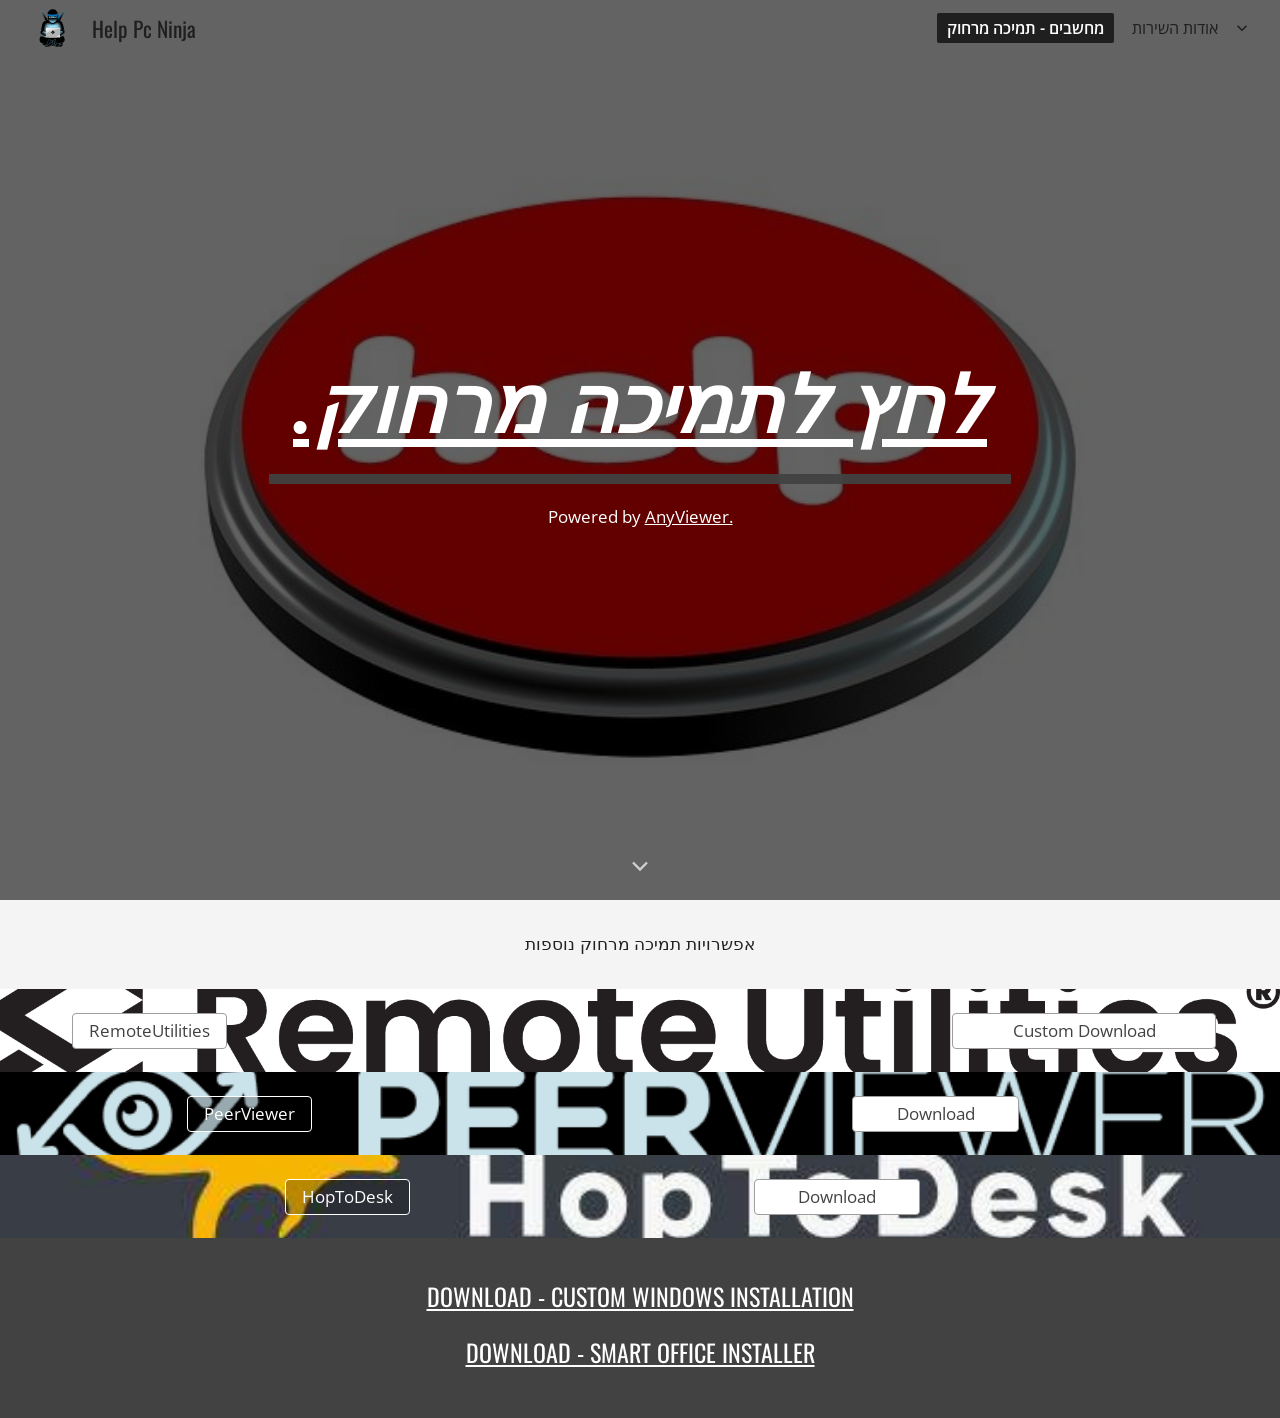
==== index.html @ 1ef8a305 "Rebuild Help Pc Ninja pages from the Google Sites version Co-Authored-By: Claude Opus 5.5 <noreply@a" ====
<!doctype html>
<html lang="he">
<head>
  <meta charset="utf-8">
  <meta name="viewport" content="width=device-width, initial-scale=1">
  <title>Help Pc Ninja</title>
  <meta name="description" content="תמיכה מרחוק במחשבים - Help Pc Ninja">
  <meta property="og:title" content="Help Pc Ninja">
  <meta property="og:type" content="website">
  <meta property="og:url" content="https://help.pcninja.pro/">
  <meta property="og:image" content="https://help.pcninja.pro/assets/apple-touch-icon.png">
  <link rel="icon" type="image/png" href="/assets/favicon.png">
  <link rel="apple-touch-icon" href="/assets/apple-touch-icon.png">
  <link rel="preconnect" href="https://fonts.googleapis.com">
  <link rel="preconnect" href="https://fonts.gstatic.com" crossorigin>
  <link href="https://fonts.googleapis.com/css2?family=Open+Sans:wght@400;600&family=Oswald&display=swap" rel="stylesheet">
  <link rel="stylesheet" href="/assets/site.css">
  <style>
    /* Hero: the big "help" button photo with a dark overlay */
    .hero {
      position: relative;
      min-height: 100vh;
      min-height: 100svh;
      display: grid;
      place-items: center;
      padding: 80px 24px 96px;
      background: #636363 url("/assets/hero.jpg") center / cover no-repeat;
      text-align: center;
      color: #fff;
    }
    .hero::before { content: ""; position: absolute; inset: 0; background: rgba(0, 0, 0, 0.61); }
    .hero-inner { position: relative; width: min(742px, 100%); }
    .hero-cta {
      font-family: Narkisim, "David", "Times New Roman", serif;
      font-size: 80px;
      font-weight: 700;
      font-style: italic;
      line-height: 1.25;
      color: #fff;
      text-decoration: underline;
      text-underline-offset: 6px;
    }
    .hero-bar { height: 10px; background: var(--bar); margin: 18px 0 20px; }
    .hero-powered { font-size: 17.33px; }
    .hero-powered a { color: #fff; }
    .scroll-hint {
      position: absolute;
      bottom: 14px;
      left: 50%;
      transform: translateX(-50%);
      width: 40px;
      height: 40px;
      display: grid;
      place-items: center;
      color: rgba(255, 255, 255, 0.7);
    }
    .scroll-hint svg { width: 28px; height: 28px; }

    .more-title {
      background: var(--light);
      padding: 34px 24px;
      text-align: center;
      font-family: Arial, sans-serif;
      font-size: 17.33px;
      color: #212121;
    }

    /* Tool rows: banner image behind two buttons */
    .tool {
      position: relative;
      height: 83px;
      background-size: cover;
      background-position: center;
      background-repeat: no-repeat;
    }
    .tool .btn { position: absolute; top: 50%; transform: translateY(-50%); }
    .tool-ru { background-color: #fff; background-image: url("/assets/remoteutilities.png"); }
    .tool-pv { background-color: #111; background-image: url("/assets/peerviewer.png"); }
    .tool-hd { background-color: #3a3a3a; background-image: url("/assets/hoptodesk.jpg"); }
    .tool-ru .site { left: 5.6%; }
    .tool-ru .dl   { left: 74.4%; width: 20.6%; }
    .tool-pv .site { left: 14.6%; }
    .tool-pv .dl   { left: 66.6%; width: 13%; }
    .tool-hd .site { left: 22.3%; }
    .tool-hd .dl   { left: 58.9%; width: 13%; }

    @media (max-width: 700px) {
      .hero-cta { font-size: 52px; }
      .tool { display: flex; align-items: center; justify-content: space-around; }
      .tool .btn { position: static; transform: none; width: auto !important; }
    }
  </style>
</head>
<body>
  <header class="topbar is-transparent" data-transparent>
    <a class="brand" href="/">
      <img src="/assets/logo.png" alt="" width="40" height="40">
      <span>Help Pc Ninja</span>
    </a>
    <ul class="nav">
      <li><a class="active" href="/" aria-current="page">מחשבים - תמיכה מרחוק</a></li>
      <li>
        <a href="/aboutMe/">אודות השירות</a>
        <button class="toggle" type="button" aria-expanded="false" aria-label="תפריט אודות השירות">
          <svg viewBox="0 0 24 24" fill="none" stroke="currentColor" stroke-width="2"><path d="M6 9l6 6 6-6"/></svg>
        </button>
        <ul class="submenu">
          <li><a href="/aboutMe/contact/">צור קשר</a></li>
        </ul>
      </li>
    </ul>
  </header>

  <main>
    <section class="hero">
      <div class="hero-inner">
        <a class="hero-cta" dir="rtl" href="https://go.anyviewer.com/dl/AnyViewerSetup_x64.exe">לחץ לתמיכה מרחוק.</a>
        <div class="hero-bar"></div>
        <p class="hero-powered">Powered by <a href="https://www.anyviewer.com/">AnyViewer.</a></p>
      </div>
      <a class="scroll-hint" href="#more" aria-label="גלול למטה">
        <svg viewBox="0 0 24 24" fill="none" stroke="currentColor" stroke-width="2"><path d="M6 9l6 6 6-6"/></svg>
      </a>
    </section>

    <section id="more" class="more-title rtl">אפשרויות תמיכה מרחוק נוספות</section>

    <section class="tool tool-ru" aria-label="RemoteUtilities">
      <a class="btn btn-light site" href="https://www.remoteutilities.com/">RemoteUtilities</a>
      <a class="btn btn-light dl" href="https://ru.pcninja.pro">Custom Download</a>
    </section>
    <section class="tool tool-pv" aria-label="PeerViewer">
      <a class="btn btn-ghost site" href="https://github.com/PeerViewer">PeerViewer</a>
      <a class="btn btn-light dl" href="https://github.com/PeerViewer/codebase/releases/">Download</a>
    </section>
    <section class="tool tool-hd" aria-label="HopToDesk">
      <a class="btn btn-ghost site" href="https://www.hoptodesk.com/">HopToDesk</a>
      <a class="btn btn-light dl" href="https://download.hoptodesk.com/HopToDesk.exe">Download</a>
    </section>

    <section class="downloads">
      <a href="https://win11.pcninja.pro/">DOWNLOAD - CUSTOM WINDOWS INSTALLATION</a>
      <a href="https://office.pcninja.pro/">DOWNLOAD - SMART OFFICE INSTALLER</a>
    </section>
  </main>

  <script src="/assets/site.js"></script>
</body>
</html>
---- assets/site.css ----
/* Help Pc Ninja - shared styles (rebuilt from the Google Sites version) */
:root {
  --ink: #1f1f1f;
  --muted: #424242;
  --dark: #424242;
  --light: #f4f4f4;
  --bar: rgba(66, 66, 66, 0.95);
  --header-h: 56px;
}
* { box-sizing: border-box; margin: 0; padding: 0; }
html { scroll-behavior: smooth; }
body {
  font-family: "Open Sans", Arial, sans-serif;
  color: var(--ink);
  background: #fff;
  -webkit-font-smoothing: antialiased;
}
a { color: inherit; }

/* ---------- Top bar ---------- */
.topbar {
  position: fixed;
  inset: 0 0 auto 0;
  height: var(--header-h);
  z-index: 50;
  display: flex;
  align-items: center;
  justify-content: space-between;
  padding: 0 24px 0 32px;
  background: rgba(255, 255, 255, 0.92);
  box-shadow: 0 1px 3px rgba(0, 0, 0, 0.12);
  transition: background .2s, box-shadow .2s;
}
.topbar.is-transparent { background: transparent; box-shadow: none; }
.brand {
  display: flex;
  align-items: center;
  gap: 20px;
  text-decoration: none;
  color: var(--ink);
  font-family: "Oswald", "Arial Narrow", sans-serif;
  font-size: 21.33px;
  white-space: nowrap;
}
.brand img { width: 40px; height: 40px; display: block; }

.nav { display: flex; align-items: center; gap: 8px; list-style: none; }
.nav > li { position: relative; display: flex; align-items: center; }
.nav a {
  display: block;
  padding: 4px 10px;
  border-radius: 2px;
  text-decoration: none;
  font-size: 16px;
  color: var(--ink);
  white-space: nowrap;
}
.nav a.active { background: var(--ink); color: #fff; font-weight: 600; }
.nav .toggle {
  border: 0;
  background: none;
  cursor: pointer;
  width: 28px;
  height: 28px;
  display: grid;
  place-items: center;
  color: var(--ink);
}
.nav .toggle svg { width: 18px; height: 18px; transition: transform .15s; }
.nav .open .toggle svg { transform: rotate(180deg); }
.submenu {
  display: none;
  position: absolute;
  top: calc(100% + 6px);
  right: 0;
  min-width: 160px;
  background: #fff;
  box-shadow: 0 2px 8px rgba(0, 0, 0, 0.2);
  border-radius: 2px;
  padding: 6px 0;
  list-style: none;
  direction: rtl;
}
.nav .open .submenu { display: block; }
.submenu a { padding: 8px 16px; }
.submenu a:hover { background: #f1f1f1; }

/* ---------- Common blocks ---------- */
.rtl { direction: rtl; }
.divider { border: 0; border-top: 1px solid rgba(255, 255, 255, 0.15); margin: 0; }
.btn {
  display: inline-flex;
  align-items: center;
  justify-content: center;
  min-height: 36px;
  padding: 4px 16px;
  border-radius: 4px;
  text-decoration: none;
  font-size: 17.33px;
  line-height: 1.3;
  transition: filter .15s;
}
.btn:hover { filter: brightness(1.12); }
.btn-light { background: #fff; color: var(--muted); border: 1px solid #9e9e9e; }
.btn-ghost { background: rgba(0, 0, 0, 0.25); color: #fff; border: 1px solid #fff; }
.btn-outline { background: transparent; color: #fff; border: 1px solid #fff; }

.downloads {
  background: var(--dark);
  text-align: center;
  padding: 40px 24px 48px;
  display: grid;
  gap: 20px;
}
.downloads a {
  font-family: "Oswald", "Arial Narrow", sans-serif;
  font-size: 24px;
  color: #fff;
  text-decoration: underline;
}

@media (max-width: 700px) {
  .topbar { padding: 0 12px 0 16px; }
  .brand { gap: 10px; font-size: 18px; }
  .nav a { padding: 4px 6px; font-size: 14px; }
  .downloads a { font-size: 19px; }
}
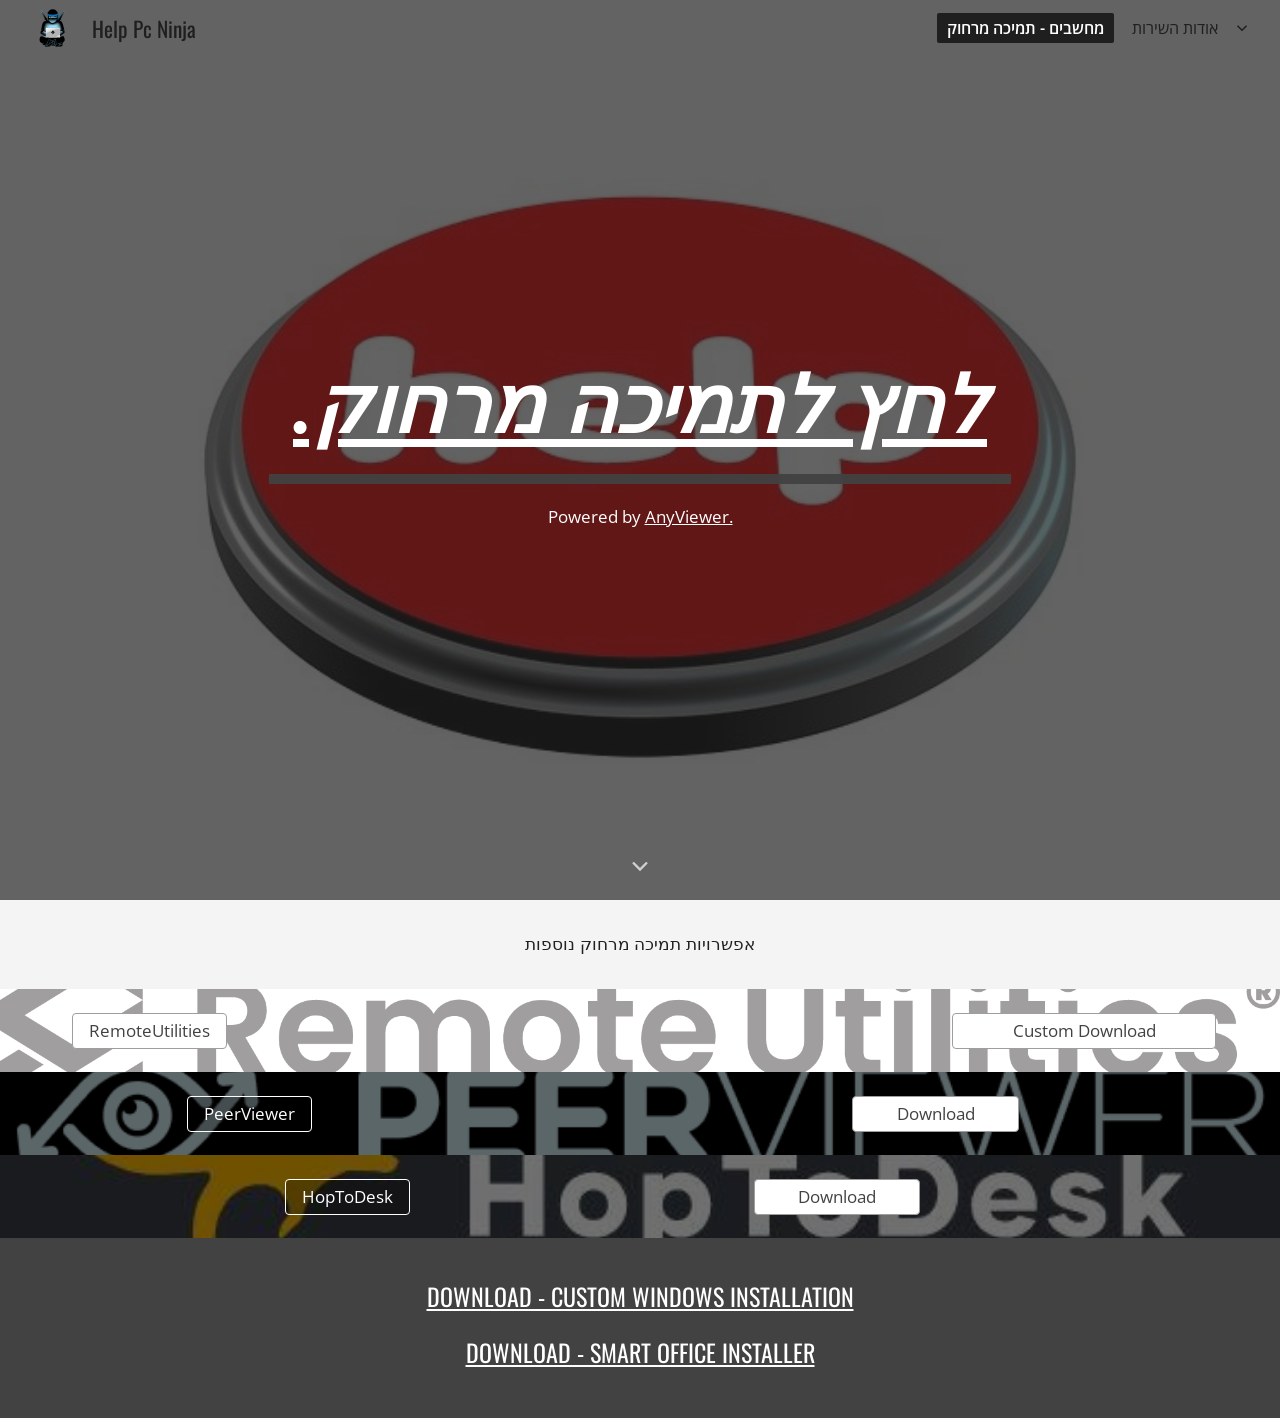
==== commit b4fff658: "Match original overlays and fit header on phones Co-Authored-By: Claude Opus 5.5 <noreply@anthropic." ====
--- a/index.html
+++ b/index.html
@@ -28,7 +28,7 @@
       text-align: center;
       color: #fff;
     }
-    .hero::before { content: ""; position: absolute; inset: 0; background: rgba(0, 0, 0, 0.61); }
+    .hero::before { content: ""; position: absolute; inset: 0; background: rgba(33, 33, 33, 0.7); }
     .hero-inner { position: relative; width: min(742px, 100%); }
     .hero-cta {
       font-family: Narkisim, "David", "Times New Roman", serif;
@@ -73,7 +73,9 @@
       background-position: center;
       background-repeat: no-repeat;
     }
-    .tool .btn { position: absolute; top: 50%; transform: translateY(-50%); }
+    .tool::before { content: ""; position: absolute; inset: 0; background: rgba(0, 0, 0, 0.55); }
+    .tool-ru::before { background: rgba(255, 255, 255, 0.57); }
+    .tool .btn { position: absolute; z-index: 1; top: 50%; transform: translateY(-50%); }
     .tool-ru { background-color: #fff; background-image: url("/assets/remoteutilities.png"); }
     .tool-pv { background-color: #111; background-image: url("/assets/peerviewer.png"); }
     .tool-hd { background-color: #3a3a3a; background-image: url("/assets/hoptodesk.jpg"); }
@@ -87,7 +89,7 @@
     @media (max-width: 700px) {
       .hero-cta { font-size: 52px; }
       .tool { display: flex; align-items: center; justify-content: space-around; }
-      .tool .btn { position: static; transform: none; width: auto !important; }
+      .tool .btn { position: relative; top: auto; left: auto !important; transform: none; width: auto !important; }
     }
   </style>
 </head>
--- a/assets/site.css
+++ b/assets/site.css
@@ -125,3 +125,9 @@
   .nav a { padding: 4px 6px; font-size: 14px; }
   .downloads a { font-size: 19px; }
 }
+@media (max-width: 600px) {
+  .brand span { display: none; }
+  .nav { gap: 2px; }
+  .nav a { padding: 4px 6px; font-size: 13px; }
+  .nav .toggle { width: 22px; }
+}
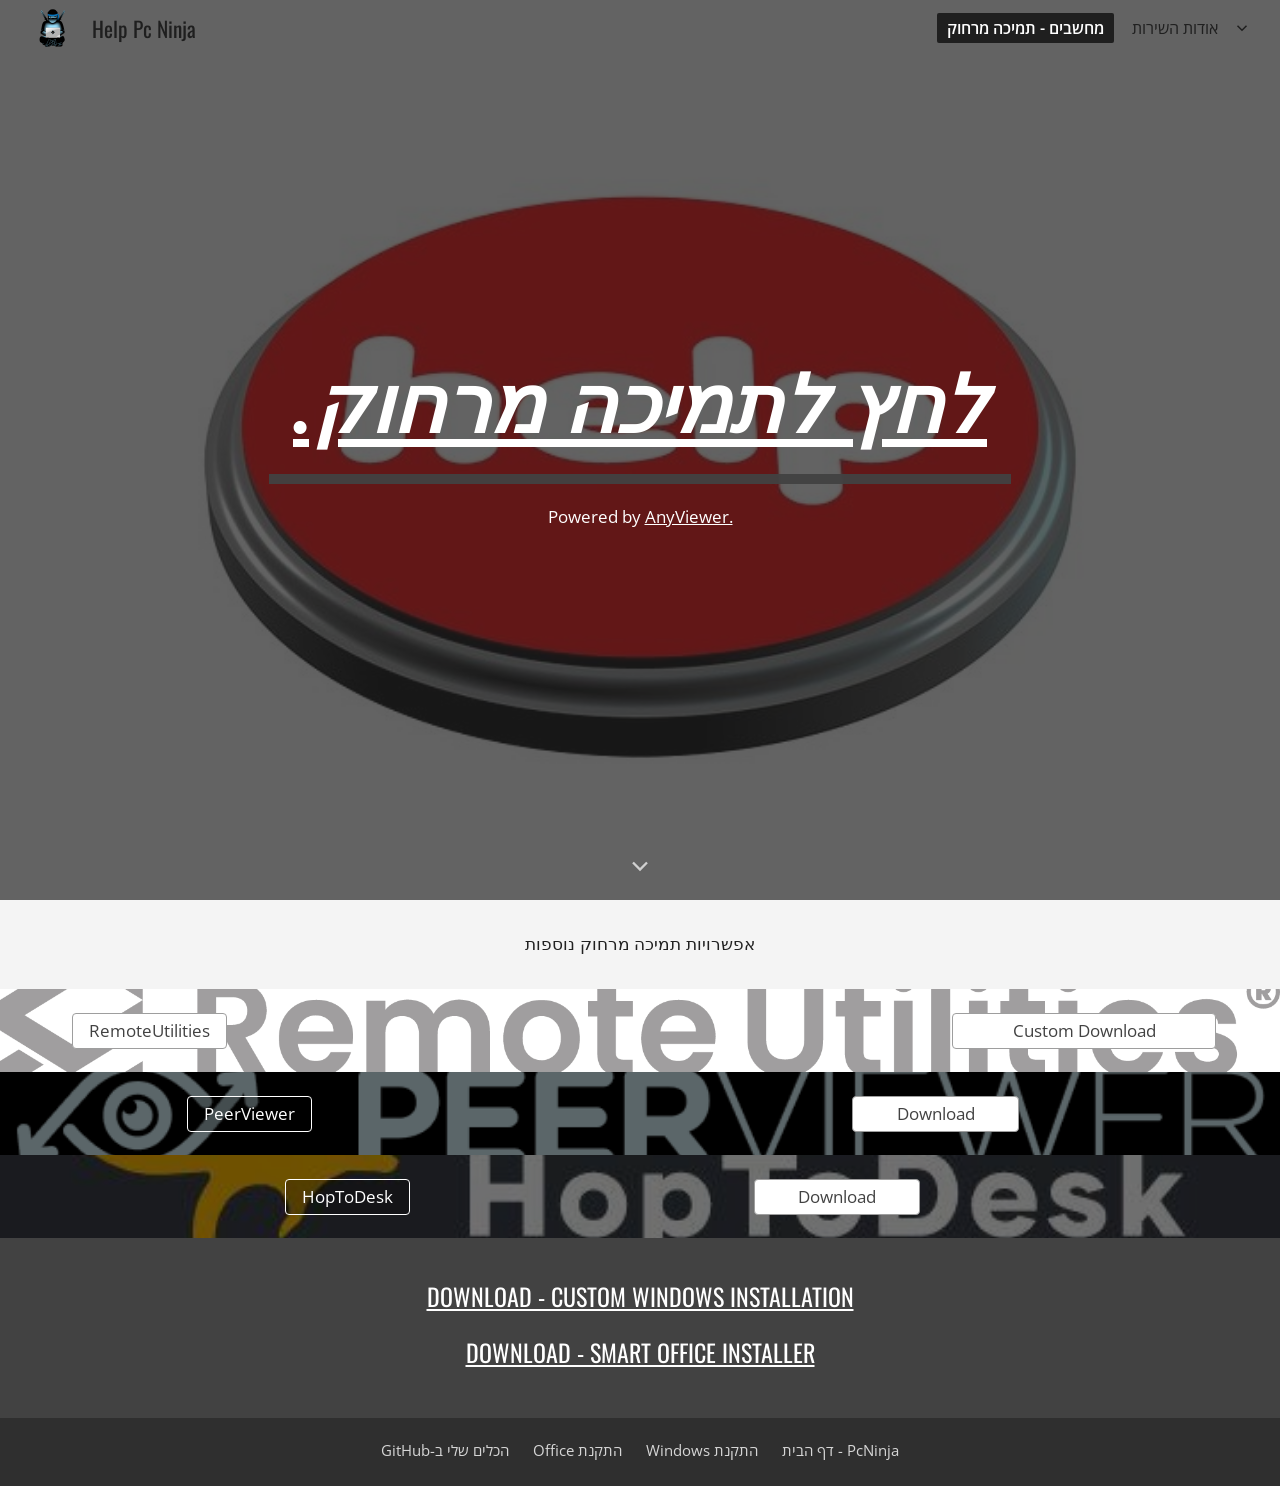
==== commit 4a3eff55: "Draft: footer linking the PcNinja sites, robots.txt and sitemap (not live) Co-Authored-By: Claude Op" ====
--- a/index.html
+++ b/index.html
@@ -146,6 +146,13 @@
     </section>
   </main>
 
+  <footer class="site-footer" dir="rtl">
+    <a href="https://www.pcninja.pro/">PcNinja - דף הבית</a>
+    <a href="https://win11.pcninja.pro/">התקנת Windows</a>
+    <a href="https://office.pcninja.pro/">התקנת Office</a>
+    <a href="https://github.com/JavierTorresFelendler">הכלים שלי ב-GitHub</a>
+  </footer>
+
   <script src="/assets/site.js"></script>
 </body>
 </html>
--- a/assets/site.css
+++ b/assets/site.css
@@ -131,3 +131,16 @@
   .nav a { padding: 4px 6px; font-size: 13px; }
   .nav .toggle { width: 22px; }
 }
+
+/* ---------- Footer linking the PcNinja sites ---------- */
+.site-footer {
+  display: flex;
+  flex-wrap: wrap;
+  justify-content: center;
+  gap: 8px 24px;
+  padding: 22px 24px 26px;
+  background: #2f2f2f;
+  font-size: 15px;
+}
+.site-footer a { color: #d6d6d6; text-decoration: none; }
+.site-footer a:hover { color: #fff; text-decoration: underline; }
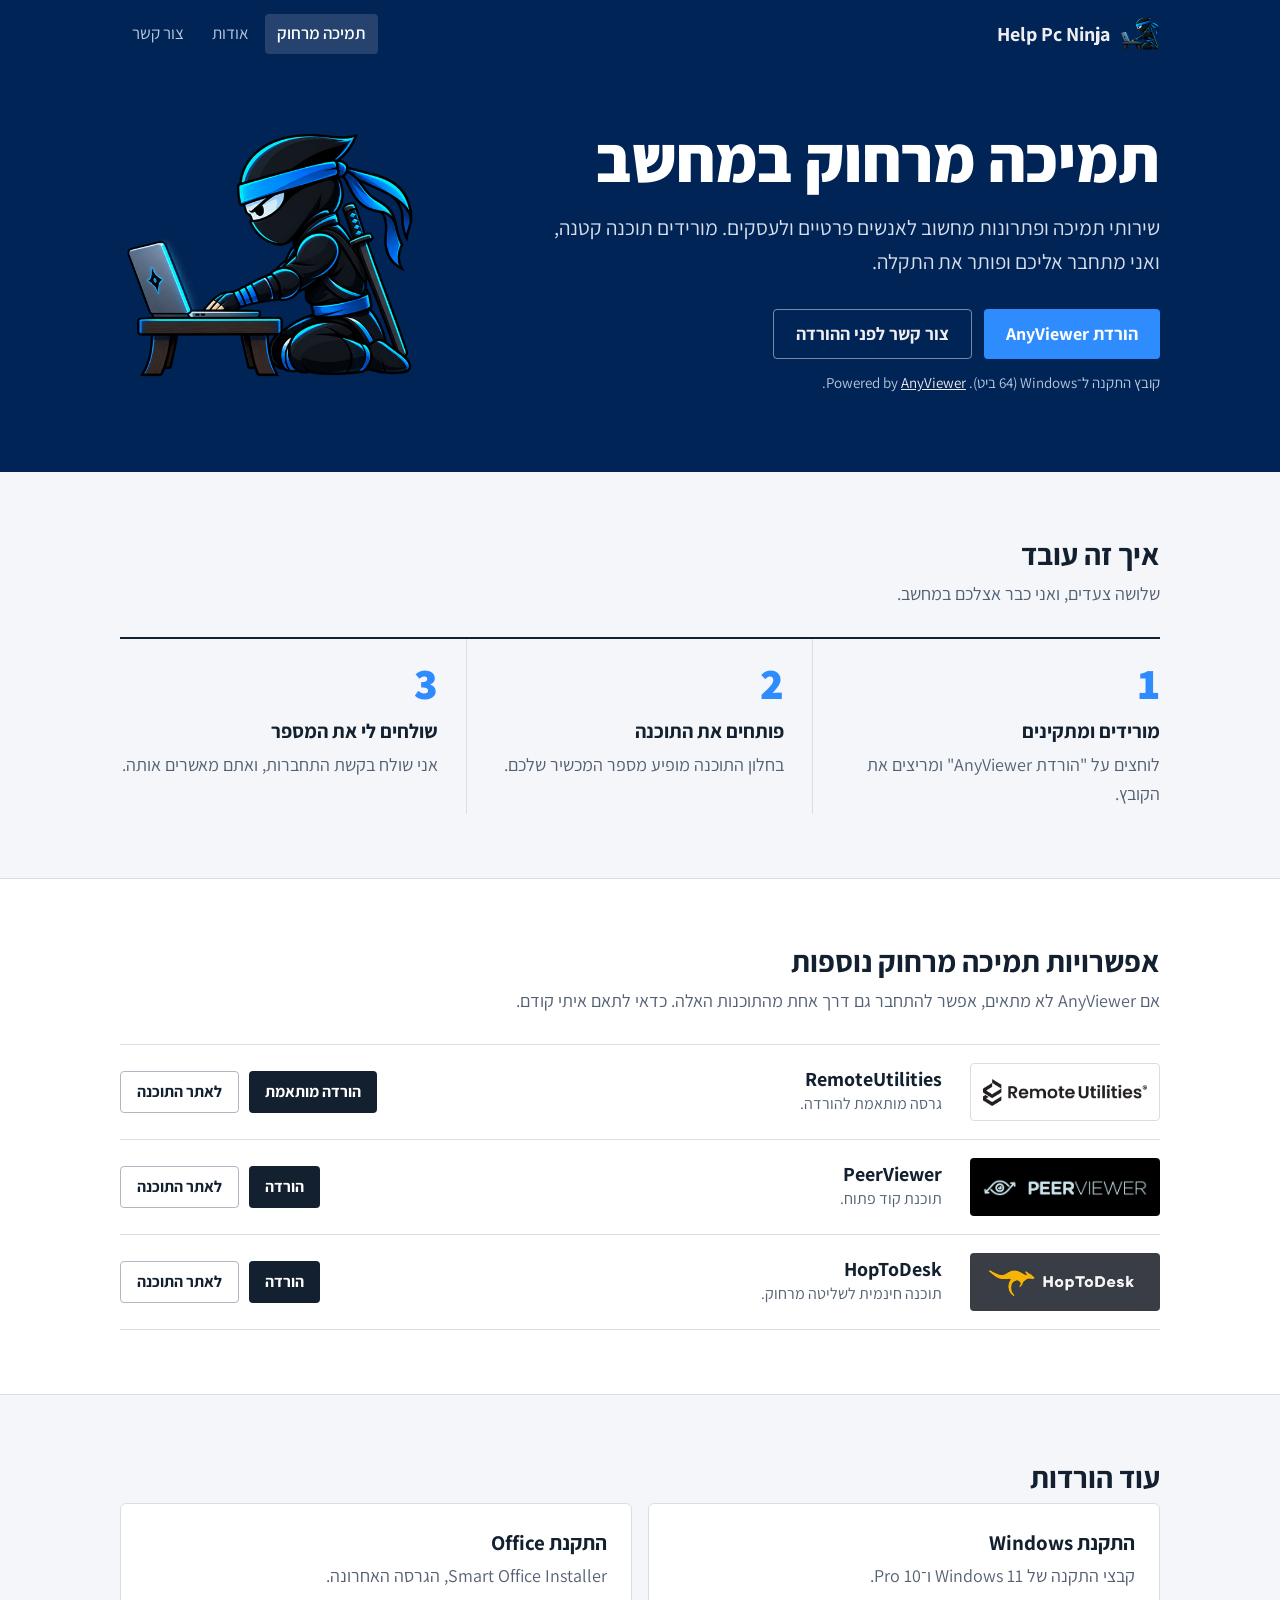
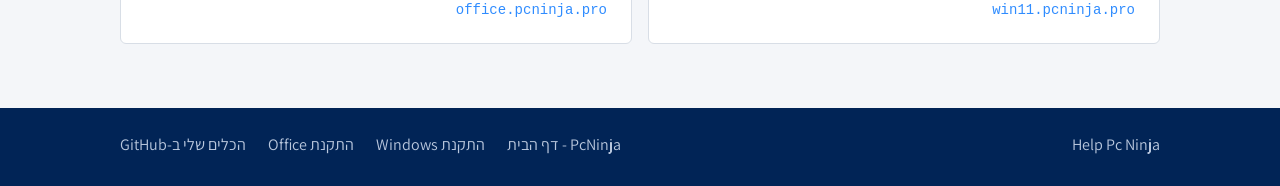
==== commit 64f3ced4: "Draft: redesign help site in the PcNinja style Co-Authored-By: Claude Opus 5.5 <noreply@anthropic.co" ====
--- a/index.html
+++ b/index.html
@@ -1,158 +1,165 @@
 <!doctype html>
-<html lang="he">
+<html lang="he" dir="rtl">
 <head>
   <meta charset="utf-8">
   <meta name="viewport" content="width=device-width, initial-scale=1">
-  <title>Help Pc Ninja</title>
-  <meta name="description" content="תמיכה מרחוק במחשבים - Help Pc Ninja">
-  <meta property="og:title" content="Help Pc Ninja">
+  <title>Help Pc Ninja - תמיכה מרחוק</title>
+  <meta name="description" content="תמיכה מרחוק במחשבים: מורידים את AnyViewer, שולחים את מספר המכשיר, ואני מתחבר לעזור.">
+  <meta property="og:title" content="Help Pc Ninja - תמיכה מרחוק">
   <meta property="og:type" content="website">
   <meta property="og:url" content="https://help.pcninja.pro/">
-  <meta property="og:image" content="https://help.pcninja.pro/assets/apple-touch-icon.png">
+  <meta property="og:image" content="https://help.pcninja.pro/assets/ninja.png">
   <link rel="icon" type="image/png" href="/assets/favicon.png">
   <link rel="apple-touch-icon" href="/assets/apple-touch-icon.png">
   <link rel="preconnect" href="https://fonts.googleapis.com">
   <link rel="preconnect" href="https://fonts.gstatic.com" crossorigin>
-  <link href="https://fonts.googleapis.com/css2?family=Open+Sans:wght@400;600&family=Oswald&display=swap" rel="stylesheet">
+  <link href="https://fonts.googleapis.com/css2?family=Assistant:wght@400;600;700;800&display=swap" rel="stylesheet">
   <link rel="stylesheet" href="/assets/site.css">
   <style>
-    /* Hero: the big "help" button photo with a dark overlay */
-    .hero {
-      position: relative;
-      min-height: 100vh;
-      min-height: 100svh;
-      display: grid;
-      place-items: center;
-      padding: 80px 24px 96px;
-      background: #636363 url("/assets/hero.jpg") center / cover no-repeat;
-      text-align: center;
-      color: #fff;
-    }
-    .hero::before { content: ""; position: absolute; inset: 0; background: rgba(33, 33, 33, 0.7); }
-    .hero-inner { position: relative; width: min(742px, 100%); }
-    .hero-cta {
-      font-family: Narkisim, "David", "Times New Roman", serif;
-      font-size: 80px;
-      font-weight: 700;
-      font-style: italic;
-      line-height: 1.25;
-      color: #fff;
-      text-decoration: underline;
-      text-underline-offset: 6px;
-    }
-    .hero-bar { height: 10px; background: var(--bar); margin: 18px 0 20px; }
-    .hero-powered { font-size: 17.33px; }
-    .hero-powered a { color: #fff; }
-    .scroll-hint {
-      position: absolute;
-      bottom: 14px;
-      left: 50%;
-      transform: translateX(-50%);
-      width: 40px;
-      height: 40px;
-      display: grid;
-      place-items: center;
-      color: rgba(255, 255, 255, 0.7);
-    }
-    .scroll-hint svg { width: 28px; height: 28px; }
+    .hero { background: var(--console); color: var(--console-ink); padding-block: 40px 64px; }
+    .hero .wrap { display: grid; grid-template-columns: 1fr 300px; gap: 40px; align-items: center; }
+    .hero h1 { font-size: clamp(40px, 6vw, 64px); font-weight: 800; color: #fff; margin-bottom: 14px; }
+    .hero .lede { font-size: 21px; color: #d7dfec; max-width: 30em; }
+    .hero .actions { display: flex; flex-wrap: wrap; gap: 12px; margin-top: 30px; }
+    .hero .file-note { margin-top: 12px; font-size: 15px; color: var(--console-soft); }
+    .hero .file-note a { color: var(--console-ink); }
+    .hero img { width: 100%; height: auto; }
 
-    .more-title {
-      background: var(--light);
-      padding: 34px 24px;
-      text-align: center;
-      font-family: Arial, sans-serif;
-      font-size: 17.33px;
-      color: #212121;
-    }
+    .steps { list-style: none; display: grid; grid-template-columns: repeat(3, 1fr); gap: 0; counter-reset: step; border-top: 2px solid var(--ink); }
+    .steps li { counter-increment: step; padding: 22px 0 6px; }
+    .steps li + li { padding-right: 28px; border-right: 1px solid var(--rule); }
+    .steps li:not(:last-child) { padding-left: 28px; }
+    .steps li::before { content: counter(step); display: block; font-size: 44px; font-weight: 800; line-height: 1; color: var(--ninja); margin-bottom: 10px; }
+    .steps strong { display: block; font-size: 20px; margin-bottom: 4px; }
+    .steps p { color: var(--muted); }
 
-    /* Tool rows: banner image behind two buttons */
-    .tool {
-      position: relative;
-      height: 83px;
-      background-size: cover;
-      background-position: center;
-      background-repeat: no-repeat;
-    }
-    .tool::before { content: ""; position: absolute; inset: 0; background: rgba(0, 0, 0, 0.55); }
-    .tool-ru::before { background: rgba(255, 255, 255, 0.57); }
-    .tool .btn { position: absolute; z-index: 1; top: 50%; transform: translateY(-50%); }
-    .tool-ru { background-color: #fff; background-image: url("/assets/remoteutilities.png"); }
-    .tool-pv { background-color: #111; background-image: url("/assets/peerviewer.png"); }
-    .tool-hd { background-color: #3a3a3a; background-image: url("/assets/hoptodesk.jpg"); }
-    .tool-ru .site { left: 5.6%; }
-    .tool-ru .dl   { left: 74.4%; width: 20.6%; }
-    .tool-pv .site { left: 14.6%; }
-    .tool-pv .dl   { left: 66.6%; width: 13%; }
-    .tool-hd .site { left: 22.3%; }
-    .tool-hd .dl   { left: 58.9%; width: 13%; }
+    .tools-alt { background: var(--card); border-block: 1px solid var(--rule); }
+    .tool-row { display: grid; grid-template-columns: 190px 1fr auto; gap: 20px 28px; align-items: center; padding-block: 18px; border-bottom: 1px solid var(--rule); }
+    .tool-row:first-of-type { border-top: 1px solid var(--rule); }
+    .logo-tile { height: 58px; border-radius: 4px; display: grid; place-items: center; padding: 8px 12px; }
+    .logo-tile img { max-width: 100%; max-height: 40px; object-fit: contain; }
+    .tile-ru { background: #fff; border: 1px solid var(--rule); }
+    .tile-pv { background: #000; }
+    .tile-hd { background: #3a3d44; }
+    .tool-row h3 { font-size: 20px; }
+    .tool-row p { color: var(--muted); font-size: 16px; }
+    .tool-row .links { display: flex; gap: 10px; flex-wrap: wrap; }
+    .tool-row .btn { min-height: 40px; padding: 7px 16px; font-size: 16px; }
 
-    @media (max-width: 700px) {
-      .hero-cta { font-size: 52px; }
-      .tool { display: flex; align-items: center; justify-content: space-around; }
-      .tool .btn { position: relative; top: auto; left: auto !important; transform: none; width: auto !important; }
+    .more { display: grid; grid-template-columns: 1fr 1fr; gap: 16px; }
+    .more a { display: block; padding: 22px 24px; border: 1px solid var(--rule); border-radius: 6px; background: var(--card); text-decoration: none; }
+    .more a:hover { border-color: var(--ink); }
+    .more strong { display: block; font-size: 21px; margin-bottom: 2px; }
+    .more span { color: var(--muted); }
+    .more .host { display: block; margin-top: 8px; font-family: var(--mono); font-size: 14px; color: var(--ninja); direction: ltr; text-align: right; }
+
+    @media (max-width: 820px) {
+      .hero .wrap { grid-template-columns: 1fr; }
+      .hero img { width: 180px; justify-self: start; order: -1; }
+      .steps { grid-template-columns: 1fr; }
+      .steps li + li { padding-right: 0; border-right: 0; border-top: 1px solid var(--rule); }
+      .steps li:not(:last-child) { padding-left: 0; }
+      .tool-row { grid-template-columns: 1fr; }
+      .logo-tile { width: 190px; }
+      .more { grid-template-columns: 1fr; }
     }
   </style>
 </head>
 <body>
-  <header class="topbar is-transparent" data-transparent>
-    <a class="brand" href="/">
-      <img src="/assets/logo.png" alt="" width="40" height="40">
-      <span>Help Pc Ninja</span>
-    </a>
-    <ul class="nav">
-      <li><a class="active" href="/" aria-current="page">מחשבים - תמיכה מרחוק</a></li>
-      <li>
-        <a href="/aboutMe/">אודות השירות</a>
-        <button class="toggle" type="button" aria-expanded="false" aria-label="תפריט אודות השירות">
-          <svg viewBox="0 0 24 24" fill="none" stroke="currentColor" stroke-width="2"><path d="M6 9l6 6 6-6"/></svg>
-        </button>
-        <ul class="submenu">
-          <li><a href="/aboutMe/contact/">צור קשר</a></li>
-        </ul>
-      </li>
-    </ul>
+  <header class="topbar">
+    <div class="wrap">
+      <a class="brand" href="/"><img src="/assets/logo.png" alt="" width="40" height="40"><span>Help Pc Ninja</span></a>
+      <ul class="nav">
+        <li><a href="/" aria-current="page">תמיכה מרחוק</a></li>
+        <li><a href="/aboutMe/">אודות</a></li>
+        <li><a href="/aboutMe/contact/">צור קשר</a></li>
+      </ul>
+    </div>
   </header>
 
   <main>
     <section class="hero">
-      <div class="hero-inner">
-        <a class="hero-cta" dir="rtl" href="https://go.anyviewer.com/dl/AnyViewerSetup_x64.exe">לחץ לתמיכה מרחוק.</a>
-        <div class="hero-bar"></div>
-        <p class="hero-powered">Powered by <a href="https://www.anyviewer.com/">AnyViewer.</a></p>
+      <div class="wrap">
+        <div>
+          <h1>תמיכה מרחוק במחשב</h1>
+          <p class="lede">שירותי תמיכה ופתרונות מחשוב לאנשים פרטיים ולעסקים. מורידים תוכנה קטנה, ואני מתחבר אליכם ופותר את התקלה.</p>
+          <div class="actions">
+            <a class="btn btn-primary" href="https://go.anyviewer.com/dl/AnyViewerSetup_x64.exe">הורדת AnyViewer</a>
+            <a class="btn btn-ghost" href="/aboutMe/contact/">צור קשר לפני ההורדה</a>
+          </div>
+          <p class="file-note">קובץ התקנה ל־Windows (64 ביט). Powered by <a href="https://www.anyviewer.com/">AnyViewer</a>.</p>
+        </div>
+        <img src="/assets/ninja.png" alt="" width="512" height="512">
       </div>
-      <a class="scroll-hint" href="#more" aria-label="גלול למטה">
-        <svg viewBox="0 0 24 24" fill="none" stroke="currentColor" stroke-width="2"><path d="M6 9l6 6 6-6"/></svg>
-      </a>
     </section>
 
-    <section id="more" class="more-title rtl">אפשרויות תמיכה מרחוק נוספות</section>
-
-    <section class="tool tool-ru" aria-label="RemoteUtilities">
-      <a class="btn btn-light site" href="https://www.remoteutilities.com/">RemoteUtilities</a>
-      <a class="btn btn-light dl" href="https://ru.pcninja.pro">Custom Download</a>
-    </section>
-    <section class="tool tool-pv" aria-label="PeerViewer">
-      <a class="btn btn-ghost site" href="https://github.com/PeerViewer">PeerViewer</a>
-      <a class="btn btn-light dl" href="https://github.com/PeerViewer/codebase/releases/">Download</a>
-    </section>
-    <section class="tool tool-hd" aria-label="HopToDesk">
-      <a class="btn btn-ghost site" href="https://www.hoptodesk.com/">HopToDesk</a>
-      <a class="btn btn-light dl" href="https://download.hoptodesk.com/HopToDesk.exe">Download</a>
+    <section>
+      <div class="wrap">
+        <h2 class="section-title">איך זה עובד</h2>
+        <p class="section-intro">שלושה צעדים, ואני כבר אצלכם במחשב.</p>
+        <ol class="steps">
+          <li><strong>מורידים ומתקינים</strong><p>לוחצים על "הורדת AnyViewer" ומריצים את הקובץ.</p></li>
+          <li><strong>פותחים את התוכנה</strong><p>בחלון התוכנה מופיע מספר המכשיר שלכם.</p></li>
+          <li><strong>שולחים לי את המספר</strong><p>אני שולח בקשת התחברות, ואתם מאשרים אותה.</p></li>
+        </ol>
+      </div>
     </section>
 
-    <section class="downloads">
-      <a href="https://win11.pcninja.pro/">DOWNLOAD - CUSTOM WINDOWS INSTALLATION</a>
-      <a href="https://office.pcninja.pro/">DOWNLOAD - SMART OFFICE INSTALLER</a>
+    <section class="tools-alt">
+      <div class="wrap">
+        <h2 class="section-title">אפשרויות תמיכה מרחוק נוספות</h2>
+        <p class="section-intro">אם AnyViewer לא מתאים, אפשר להתחבר גם דרך אחת מהתוכנות האלה. כדאי לתאם איתי קודם.</p>
+
+        <div class="tool-row">
+          <div class="logo-tile tile-ru"><img src="/assets/remoteutilities.png" alt="RemoteUtilities"></div>
+          <div><h3>RemoteUtilities</h3><p>גרסה מותאמת להורדה.</p></div>
+          <div class="links">
+            <a class="btn btn-dark" href="https://ru.pcninja.pro">הורדה מותאמת</a>
+            <a class="btn btn-line" href="https://www.remoteutilities.com/">לאתר התוכנה</a>
+          </div>
+        </div>
+
+        <div class="tool-row">
+          <div class="logo-tile tile-pv"><img src="/assets/peerviewer.png" alt="PeerViewer"></div>
+          <div><h3>PeerViewer</h3><p>תוכנת קוד פתוח.</p></div>
+          <div class="links">
+            <a class="btn btn-dark" href="https://github.com/PeerViewer/codebase/releases/">הורדה</a>
+            <a class="btn btn-line" href="https://github.com/PeerViewer">לאתר התוכנה</a>
+          </div>
+        </div>
+
+        <div class="tool-row">
+          <div class="logo-tile tile-hd"><img src="/assets/hoptodesk.jpg" alt="HopToDesk"></div>
+          <div><h3>HopToDesk</h3><p>תוכנה חינמית לשליטה מרחוק.</p></div>
+          <div class="links">
+            <a class="btn btn-dark" href="https://download.hoptodesk.com/HopToDesk.exe">הורדה</a>
+            <a class="btn btn-line" href="https://www.hoptodesk.com/">לאתר התוכנה</a>
+          </div>
+        </div>
+      </div>
+    </section>
+
+    <section>
+      <div class="wrap">
+        <h2 class="section-title">עוד הורדות</h2>
+        <div class="more">
+          <a href="https://win11.pcninja.pro/"><strong>התקנת Windows</strong><span>קבצי התקנה של Windows 11 ו־10 Pro.</span><span class="host">win11.pcninja.pro</span></a>
+          <a href="https://office.pcninja.pro/"><strong>התקנת Office</strong><span>Smart Office Installer, הגרסה האחרונה.</span><span class="host">office.pcninja.pro</span></a>
+        </div>
+      </div>
     </section>
   </main>
 
-  <footer class="site-footer" dir="rtl">
-    <a href="https://www.pcninja.pro/">PcNinja - דף הבית</a>
-    <a href="https://win11.pcninja.pro/">התקנת Windows</a>
-    <a href="https://office.pcninja.pro/">התקנת Office</a>
-    <a href="https://github.com/JavierTorresFelendler">הכלים שלי ב-GitHub</a>
+  <footer class="site-footer">
+    <div class="wrap">
+      <span>Help Pc Ninja</span>
+      <ul>
+        <li><a href="https://www.pcninja.pro/">PcNinja - דף הבית</a></li>
+        <li><a href="https://win11.pcninja.pro/">התקנת Windows</a></li>
+        <li><a href="https://office.pcninja.pro/">התקנת Office</a></li>
+        <li><a href="https://github.com/JavierTorresFelendler">הכלים שלי ב-GitHub</a></li>
+      </ul>
+    </div>
   </footer>
-
-  <script src="/assets/site.js"></script>
 </body>
 </html>
--- a/assets/site.css
+++ b/assets/site.css
@@ -1,146 +1,61 @@
-/* Help Pc Ninja - shared styles (rebuilt from the Google Sites version) */
+/* Help Pc Ninja - same family as www.pcninja.pro: PowerShell console blue + the ninja */
 :root {
-  --ink: #1f1f1f;
-  --muted: #424242;
-  --dark: #424242;
-  --light: #f4f4f4;
-  --bar: rgba(66, 66, 66, 0.95);
-  --header-h: 56px;
+  --console: #012456;
+  --console-ink: #eeedf0;
+  --console-soft: #b9c7dd;
+  --ninja: #2f8cff;
+  --paper: #f4f6f9;
+  --card: #ffffff;
+  --ink: #13202f;
+  --muted: #536173;
+  --rule: #d8dee6;
+  --font: "Assistant", "Segoe UI", Arial, sans-serif;
+  --mono: "Cascadia Code", Consolas, monospace;
 }
 * { box-sizing: border-box; margin: 0; padding: 0; }
 html { scroll-behavior: smooth; }
-body {
-  font-family: "Open Sans", Arial, sans-serif;
-  color: var(--ink);
-  background: #fff;
-  -webkit-font-smoothing: antialiased;
+body { font-family: var(--font); font-size: 18px; line-height: 1.6; color: var(--ink); background: var(--paper); -webkit-font-smoothing: antialiased; }
+a { color: inherit; }
+:focus-visible { outline: 3px solid var(--ninja); outline-offset: 3px; border-radius: 3px; }
+.wrap { width: min(1040px, 100% - 40px); margin-inline: auto; }
+h1, h2, h3 { line-height: 1.2; text-wrap: balance; }
+
+/* Header */
+.topbar { background: var(--console); color: var(--console-ink); }
+.topbar .wrap { display: flex; align-items: center; justify-content: space-between; gap: 16px; padding-block: 14px; }
+.brand { display: flex; align-items: center; gap: 10px; text-decoration: none; font-weight: 700; font-size: 20px; }
+.brand img { width: 40px; height: 40px; }
+.nav { display: flex; gap: 4px; list-style: none; }
+.nav a { display: block; padding: 6px 12px; border-radius: 4px; text-decoration: none; color: var(--console-soft); font-size: 17px; }
+.nav a:hover { color: #fff; background: rgba(255, 255, 255, 0.08); }
+.nav a[aria-current="page"] { color: #fff; background: rgba(255, 255, 255, 0.14); font-weight: 600; }
+
+/* Buttons */
+.btn { display: inline-flex; align-items: center; justify-content: center; min-height: 46px; padding: 10px 22px; border-radius: 4px; text-decoration: none; font-weight: 700; font-size: 18px; }
+.btn-primary { background: var(--ninja); color: #fff; }
+.btn-primary:hover { background: #1f7ef0; }
+.btn-ghost { border: 1px solid rgba(238, 237, 240, 0.5); color: var(--console-ink); }
+.btn-ghost:hover { border-color: #fff; color: #fff; }
+.btn-dark { background: var(--ink); color: #fff; }
+.btn-dark:hover { background: #24364d; }
+.btn-line { border: 1px solid #aeb8c5; color: var(--ink); background: var(--card); }
+.btn-line:hover { border-color: var(--ink); }
+
+/* Sections */
+section { padding-block: 64px; }
+.section-title { font-size: 30px; margin-bottom: 8px; }
+.section-intro { color: var(--muted); max-width: 36em; margin-bottom: 28px; }
+
+/* Footer */
+.site-footer { background: var(--console); color: var(--console-soft); padding-block: 24px 28px; font-size: 16px; }
+.site-footer .wrap { display: flex; flex-wrap: wrap; justify-content: space-between; gap: 10px 24px; }
+.site-footer ul { list-style: none; display: flex; flex-wrap: wrap; gap: 6px 22px; }
+.site-footer a { text-decoration: none; }
+.site-footer a:hover { color: #fff; text-decoration: underline; }
+
+@media (max-width: 640px) {
+  body { font-size: 17px; }
+  .brand span { display: none; }
+  .nav a { padding: 6px 8px; font-size: 16px; }
+  section { padding-block: 48px; }
 }
-a { color: inherit; }
-
-/* ---------- Top bar ---------- */
-.topbar {
-  position: fixed;
-  inset: 0 0 auto 0;
-  height: var(--header-h);
-  z-index: 50;
-  display: flex;
-  align-items: center;
-  justify-content: space-between;
-  padding: 0 24px 0 32px;
-  background: rgba(255, 255, 255, 0.92);
-  box-shadow: 0 1px 3px rgba(0, 0, 0, 0.12);
-  transition: background .2s, box-shadow .2s;
-}
-.topbar.is-transparent { background: transparent; box-shadow: none; }
-.brand {
-  display: flex;
-  align-items: center;
-  gap: 20px;
-  text-decoration: none;
-  color: var(--ink);
-  font-family: "Oswald", "Arial Narrow", sans-serif;
-  font-size: 21.33px;
-  white-space: nowrap;
-}
-.brand img { width: 40px; height: 40px; display: block; }
-
-.nav { display: flex; align-items: center; gap: 8px; list-style: none; }
-.nav > li { position: relative; display: flex; align-items: center; }
-.nav a {
-  display: block;
-  padding: 4px 10px;
-  border-radius: 2px;
-  text-decoration: none;
-  font-size: 16px;
-  color: var(--ink);
-  white-space: nowrap;
-}
-.nav a.active { background: var(--ink); color: #fff; font-weight: 600; }
-.nav .toggle {
-  border: 0;
-  background: none;
-  cursor: pointer;
-  width: 28px;
-  height: 28px;
-  display: grid;
-  place-items: center;
-  color: var(--ink);
-}
-.nav .toggle svg { width: 18px; height: 18px; transition: transform .15s; }
-.nav .open .toggle svg { transform: rotate(180deg); }
-.submenu {
-  display: none;
-  position: absolute;
-  top: calc(100% + 6px);
-  right: 0;
-  min-width: 160px;
-  background: #fff;
-  box-shadow: 0 2px 8px rgba(0, 0, 0, 0.2);
-  border-radius: 2px;
-  padding: 6px 0;
-  list-style: none;
-  direction: rtl;
-}
-.nav .open .submenu { display: block; }
-.submenu a { padding: 8px 16px; }
-.submenu a:hover { background: #f1f1f1; }
-
-/* ---------- Common blocks ---------- */
-.rtl { direction: rtl; }
-.divider { border: 0; border-top: 1px solid rgba(255, 255, 255, 0.15); margin: 0; }
-.btn {
-  display: inline-flex;
-  align-items: center;
-  justify-content: center;
-  min-height: 36px;
-  padding: 4px 16px;
-  border-radius: 4px;
-  text-decoration: none;
-  font-size: 17.33px;
-  line-height: 1.3;
-  transition: filter .15s;
-}
-.btn:hover { filter: brightness(1.12); }
-.btn-light { background: #fff; color: var(--muted); border: 1px solid #9e9e9e; }
-.btn-ghost { background: rgba(0, 0, 0, 0.25); color: #fff; border: 1px solid #fff; }
-.btn-outline { background: transparent; color: #fff; border: 1px solid #fff; }
-
-.downloads {
-  background: var(--dark);
-  text-align: center;
-  padding: 40px 24px 48px;
-  display: grid;
-  gap: 20px;
-}
-.downloads a {
-  font-family: "Oswald", "Arial Narrow", sans-serif;
-  font-size: 24px;
-  color: #fff;
-  text-decoration: underline;
-}
-
-@media (max-width: 700px) {
-  .topbar { padding: 0 12px 0 16px; }
-  .brand { gap: 10px; font-size: 18px; }
-  .nav a { padding: 4px 6px; font-size: 14px; }
-  .downloads a { font-size: 19px; }
-}
-@media (max-width: 600px) {
-  .brand span { display: none; }
-  .nav { gap: 2px; }
-  .nav a { padding: 4px 6px; font-size: 13px; }
-  .nav .toggle { width: 22px; }
-}
-
-/* ---------- Footer linking the PcNinja sites ---------- */
-.site-footer {
-  display: flex;
-  flex-wrap: wrap;
-  justify-content: center;
-  gap: 8px 24px;
-  padding: 22px 24px 26px;
-  background: #2f2f2f;
-  font-size: 15px;
-}
-.site-footer a { color: #d6d6d6; text-decoration: none; }
-.site-footer a:hover { color: #fff; text-decoration: underline; }
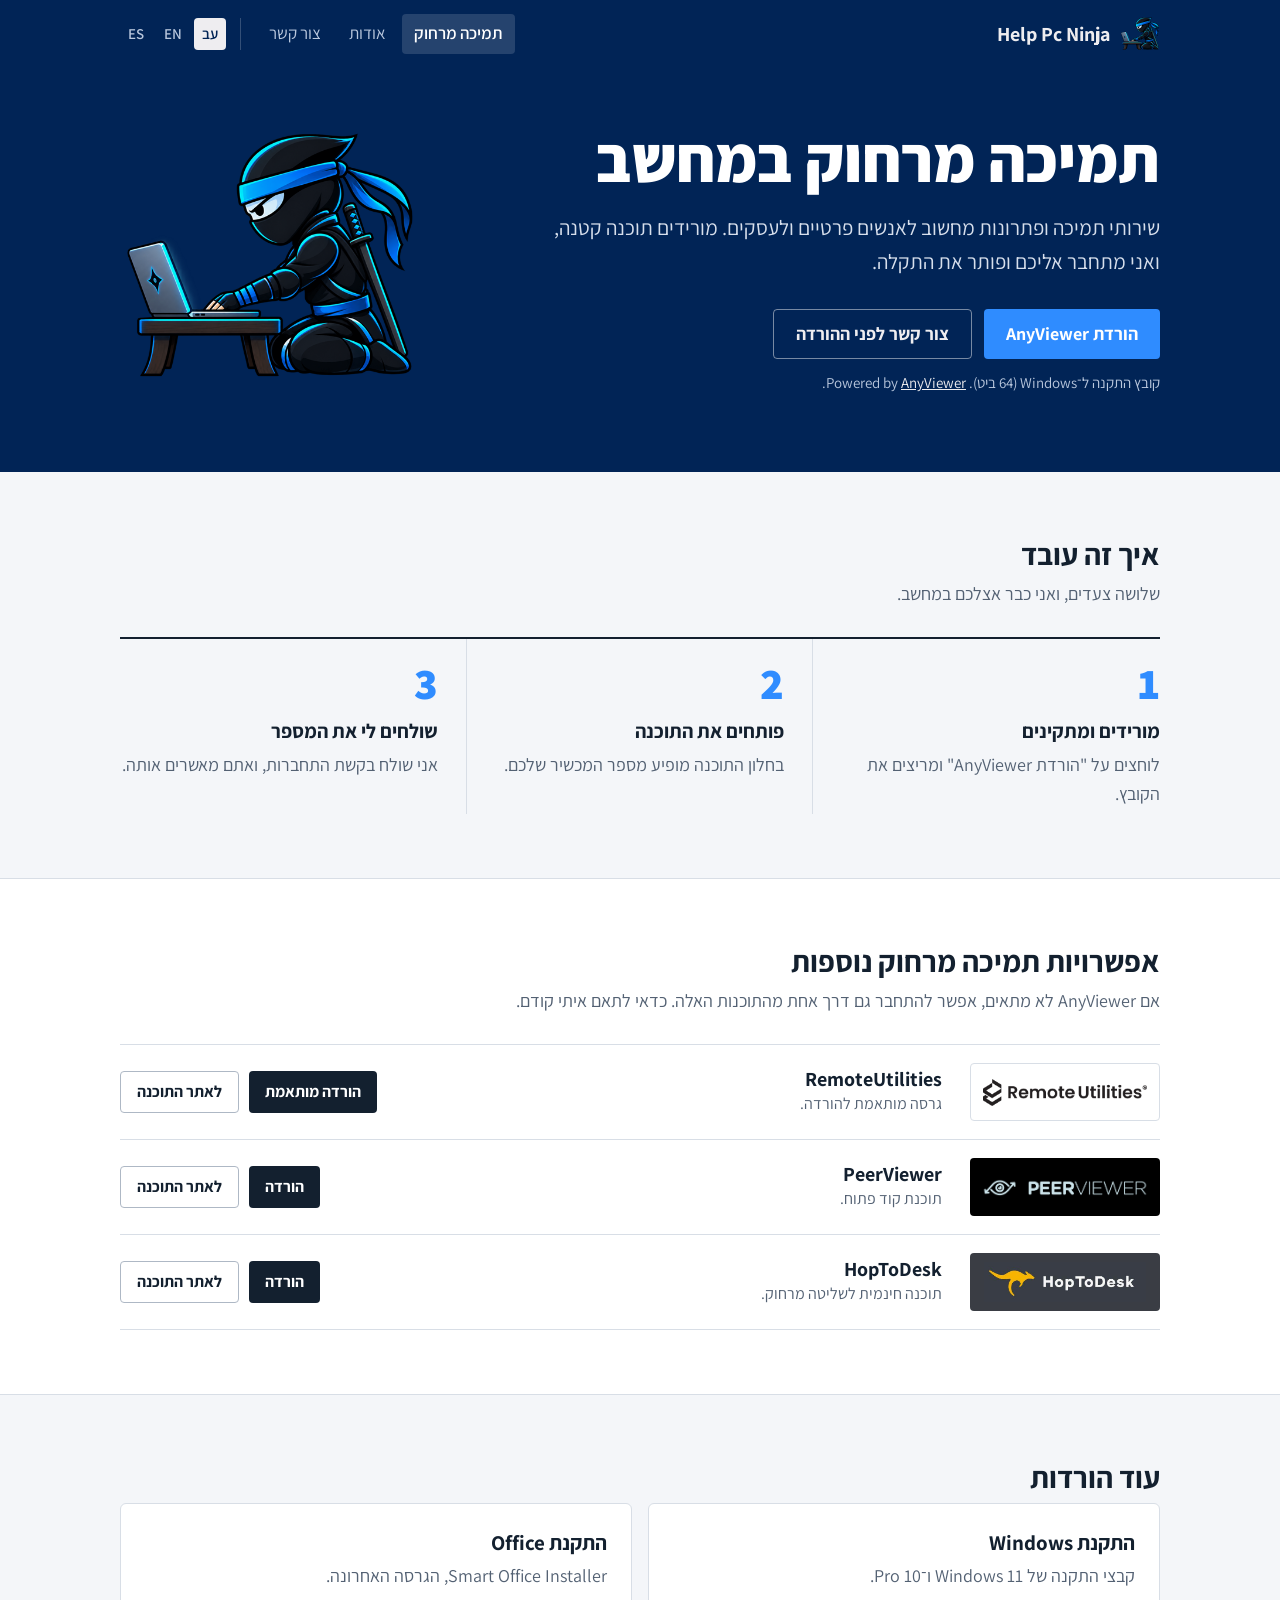
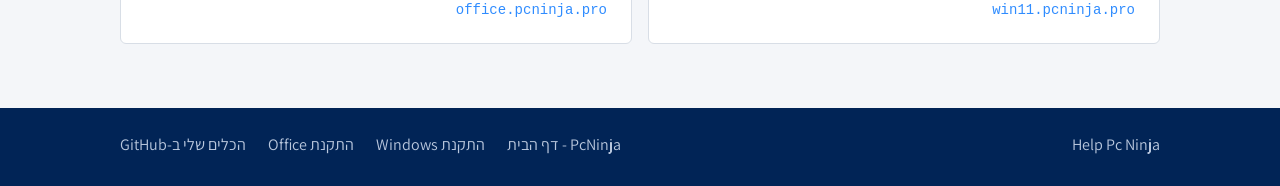
==== commit 2bd4fe24: "Draft: help site in Hebrew, English and Spanish with own contact form Co-Authored-By: Claude Opus 5." ====
--- a/index.html
+++ b/index.html
@@ -9,71 +9,34 @@
   <meta property="og:type" content="website">
   <meta property="og:url" content="https://help.pcninja.pro/">
   <meta property="og:image" content="https://help.pcninja.pro/assets/ninja.png">
+  <link rel="canonical" href="https://help.pcninja.pro/">
+  <link rel="alternate" hreflang="he" href="https://help.pcninja.pro/">
+  <link rel="alternate" hreflang="en" href="https://help.pcninja.pro/en/">
+  <link rel="alternate" hreflang="es" href="https://help.pcninja.pro/es/">
+  <link rel="alternate" hreflang="x-default" href="https://help.pcninja.pro/">
   <link rel="icon" type="image/png" href="/assets/favicon.png">
   <link rel="apple-touch-icon" href="/assets/apple-touch-icon.png">
   <link rel="preconnect" href="https://fonts.googleapis.com">
   <link rel="preconnect" href="https://fonts.gstatic.com" crossorigin>
   <link href="https://fonts.googleapis.com/css2?family=Assistant:wght@400;600;700;800&display=swap" rel="stylesheet">
   <link rel="stylesheet" href="/assets/site.css">
-  <style>
-    .hero { background: var(--console); color: var(--console-ink); padding-block: 40px 64px; }
-    .hero .wrap { display: grid; grid-template-columns: 1fr 300px; gap: 40px; align-items: center; }
-    .hero h1 { font-size: clamp(40px, 6vw, 64px); font-weight: 800; color: #fff; margin-bottom: 14px; }
-    .hero .lede { font-size: 21px; color: #d7dfec; max-width: 30em; }
-    .hero .actions { display: flex; flex-wrap: wrap; gap: 12px; margin-top: 30px; }
-    .hero .file-note { margin-top: 12px; font-size: 15px; color: var(--console-soft); }
-    .hero .file-note a { color: var(--console-ink); }
-    .hero img { width: 100%; height: auto; }
-
-    .steps { list-style: none; display: grid; grid-template-columns: repeat(3, 1fr); gap: 0; counter-reset: step; border-top: 2px solid var(--ink); }
-    .steps li { counter-increment: step; padding: 22px 0 6px; }
-    .steps li + li { padding-right: 28px; border-right: 1px solid var(--rule); }
-    .steps li:not(:last-child) { padding-left: 28px; }
-    .steps li::before { content: counter(step); display: block; font-size: 44px; font-weight: 800; line-height: 1; color: var(--ninja); margin-bottom: 10px; }
-    .steps strong { display: block; font-size: 20px; margin-bottom: 4px; }
-    .steps p { color: var(--muted); }
-
-    .tools-alt { background: var(--card); border-block: 1px solid var(--rule); }
-    .tool-row { display: grid; grid-template-columns: 190px 1fr auto; gap: 20px 28px; align-items: center; padding-block: 18px; border-bottom: 1px solid var(--rule); }
-    .tool-row:first-of-type { border-top: 1px solid var(--rule); }
-    .logo-tile { height: 58px; border-radius: 4px; display: grid; place-items: center; padding: 8px 12px; }
-    .logo-tile img { max-width: 100%; max-height: 40px; object-fit: contain; }
-    .tile-ru { background: #fff; border: 1px solid var(--rule); }
-    .tile-pv { background: #000; }
-    .tile-hd { background: #3a3d44; }
-    .tool-row h3 { font-size: 20px; }
-    .tool-row p { color: var(--muted); font-size: 16px; }
-    .tool-row .links { display: flex; gap: 10px; flex-wrap: wrap; }
-    .tool-row .btn { min-height: 40px; padding: 7px 16px; font-size: 16px; }
-
-    .more { display: grid; grid-template-columns: 1fr 1fr; gap: 16px; }
-    .more a { display: block; padding: 22px 24px; border: 1px solid var(--rule); border-radius: 6px; background: var(--card); text-decoration: none; }
-    .more a:hover { border-color: var(--ink); }
-    .more strong { display: block; font-size: 21px; margin-bottom: 2px; }
-    .more span { color: var(--muted); }
-    .more .host { display: block; margin-top: 8px; font-family: var(--mono); font-size: 14px; color: var(--ninja); direction: ltr; text-align: right; }
-
-    @media (max-width: 820px) {
-      .hero .wrap { grid-template-columns: 1fr; }
-      .hero img { width: 180px; justify-self: start; order: -1; }
-      .steps { grid-template-columns: 1fr; }
-      .steps li + li { padding-right: 0; border-right: 0; border-top: 1px solid var(--rule); }
-      .steps li:not(:last-child) { padding-left: 0; }
-      .tool-row { grid-template-columns: 1fr; }
-      .logo-tile { width: 190px; }
-      .more { grid-template-columns: 1fr; }
-    }
-  </style>
 </head>
 <body>
   <header class="topbar">
     <div class="wrap">
       <a class="brand" href="/"><img src="/assets/logo.png" alt="" width="40" height="40"><span>Help Pc Ninja</span></a>
-      <ul class="nav">
-        <li><a href="/" aria-current="page">תמיכה מרחוק</a></li>
-        <li><a href="/aboutMe/">אודות</a></li>
-        <li><a href="/aboutMe/contact/">צור קשר</a></li>
-      </ul>
+      <div class="menus">
+        <ul class="nav">
+          <li><a href="/" aria-current="page">תמיכה מרחוק</a></li>
+          <li><a href="/aboutMe/">אודות</a></li>
+          <li><a href="/aboutMe/contact/">צור קשר</a></li>
+        </ul>
+        <ul class="langs" aria-label="Language">
+          <li><a href="/" hreflang="he" lang="he" title="עברית" aria-current="true">עב</a></li>
+          <li><a href="/en/" hreflang="en" lang="en" title="English">EN</a></li>
+          <li><a href="/es/" hreflang="es" lang="es" title="Español">ES</a></li>
+        </ul>
+      </div>
     </div>
   </header>
 
@@ -143,8 +106,8 @@
       <div class="wrap">
         <h2 class="section-title">עוד הורדות</h2>
         <div class="more">
-          <a href="https://win11.pcninja.pro/"><strong>התקנת Windows</strong><span>קבצי התקנה של Windows 11 ו־10 Pro.</span><span class="host">win11.pcninja.pro</span></a>
-          <a href="https://office.pcninja.pro/"><strong>התקנת Office</strong><span>Smart Office Installer, הגרסה האחרונה.</span><span class="host">office.pcninja.pro</span></a>
+          <a href="https://win11.pcninja.pro/"><strong>התקנת Windows</strong><span>קבצי התקנה של Windows 11 ו־10 Pro.</span><span class="host"><bdi>win11.pcninja.pro</bdi></span></a>
+          <a href="https://office.pcninja.pro/"><strong>התקנת Office</strong><span>Smart Office Installer, הגרסה האחרונה.</span><span class="host"><bdi>office.pcninja.pro</bdi></span></a>
         </div>
       </div>
     </section>
--- a/assets/site.css
+++ b/assets/site.css
@@ -1,4 +1,5 @@
-/* Help Pc Ninja - same family as www.pcninja.pro: PowerShell console blue + the ninja */
+/* Help Pc Ninja - same family as www.pcninja.pro: PowerShell console blue + the ninja.
+   Uses logical properties so the same rules work for Hebrew (RTL) and English/Spanish (LTR). */
 :root {
   --console: #012456;
   --console-ink: #eeedf0;
@@ -9,6 +10,8 @@
   --ink: #13202f;
   --muted: #536173;
   --rule: #d8dee6;
+  --ok: #1d7a46;
+  --bad: #b3261e;
   --font: "Assistant", "Segoe UI", Arial, sans-serif;
   --mono: "Cascadia Code", Consolas, monospace;
 }
@@ -22,18 +25,24 @@
 
 /* Header */
 .topbar { background: var(--console); color: var(--console-ink); }
-.topbar .wrap { display: flex; align-items: center; justify-content: space-between; gap: 16px; padding-block: 14px; }
+.topbar .wrap { display: flex; align-items: center; justify-content: space-between; flex-wrap: wrap; gap: 8px 16px; padding-block: 14px; }
 .brand { display: flex; align-items: center; gap: 10px; text-decoration: none; font-weight: 700; font-size: 20px; }
 .brand img { width: 40px; height: 40px; }
-.nav { display: flex; gap: 4px; list-style: none; }
+.menus { display: flex; align-items: center; gap: 16px; flex-wrap: wrap; }
+.nav, .langs { display: flex; gap: 4px; list-style: none; }
 .nav a { display: block; padding: 6px 12px; border-radius: 4px; text-decoration: none; color: var(--console-soft); font-size: 17px; }
 .nav a:hover { color: #fff; background: rgba(255, 255, 255, 0.08); }
 .nav a[aria-current="page"] { color: #fff; background: rgba(255, 255, 255, 0.14); font-weight: 600; }
+.langs { padding-inline-start: 14px; border-inline-start: 1px solid rgba(255, 255, 255, 0.2); }
+.langs a { display: block; padding: 4px 8px; border-radius: 4px; text-decoration: none; color: var(--console-soft); font-size: 15px; font-weight: 600; }
+.langs a:hover { color: #fff; }
+.langs a[aria-current="true"] { color: var(--console); background: var(--console-ink); }
 
 /* Buttons */
-.btn { display: inline-flex; align-items: center; justify-content: center; min-height: 46px; padding: 10px 22px; border-radius: 4px; text-decoration: none; font-weight: 700; font-size: 18px; }
+.btn { display: inline-flex; align-items: center; justify-content: center; min-height: 46px; padding: 10px 22px; border-radius: 4px; border: 0; cursor: pointer; text-decoration: none; font: inherit; font-weight: 700; font-size: 18px; }
 .btn-primary { background: var(--ninja); color: #fff; }
 .btn-primary:hover { background: #1f7ef0; }
+.btn-primary[disabled] { opacity: 0.6; cursor: wait; }
 .btn-ghost { border: 1px solid rgba(238, 237, 240, 0.5); color: var(--console-ink); }
 .btn-ghost:hover { border-color: #fff; color: #fff; }
 .btn-dark { background: var(--ink); color: #fff; }
@@ -45,6 +54,86 @@
 section { padding-block: 64px; }
 .section-title { font-size: 30px; margin-bottom: 8px; }
 .section-intro { color: var(--muted); max-width: 36em; margin-bottom: 28px; }
+.page-head { background: var(--console); color: #fff; padding-block: 36px 40px; }
+.page-head h1 { font-size: clamp(34px, 5vw, 48px); font-weight: 800; }
+.page-head p { color: #d7dfec; margin-top: 6px; }
+.dash-list { list-style: none; display: grid; gap: 6px; }
+.dash-list li { padding-inline-start: 18px; position: relative; }
+.dash-list li::before { content: ""; position: absolute; inset-inline-start: 0; top: 0.75em; width: 8px; height: 2px; background: var(--ninja); }
+
+/* Home: hero */
+.hero { background: var(--console); color: var(--console-ink); padding-block: 40px 64px; }
+.hero .wrap { display: grid; grid-template-columns: 1fr 300px; gap: 40px; align-items: center; }
+.hero h1 { font-size: clamp(40px, 6vw, 64px); font-weight: 800; color: #fff; margin-bottom: 14px; }
+.hero .lede { font-size: 21px; color: #d7dfec; max-width: 30em; }
+.hero .actions { display: flex; flex-wrap: wrap; gap: 12px; margin-top: 30px; }
+.hero .file-note { margin-top: 12px; font-size: 15px; color: var(--console-soft); }
+.hero .file-note a { color: var(--console-ink); }
+.hero img { width: 100%; height: auto; }
+
+/* Home: steps (a real sequence, so numbered) */
+.steps { list-style: none; display: grid; grid-template-columns: repeat(3, 1fr); counter-reset: step; border-top: 2px solid var(--ink); }
+.steps li { counter-increment: step; padding-block: 22px 6px; }
+.steps li + li { padding-inline-start: 28px; border-inline-start: 1px solid var(--rule); }
+.steps li:not(:last-child) { padding-inline-end: 28px; }
+.steps li::before { content: counter(step); display: block; font-size: 44px; font-weight: 800; line-height: 1; color: var(--ninja); margin-bottom: 10px; }
+.steps strong { display: block; font-size: 20px; margin-bottom: 4px; }
+.steps p { color: var(--muted); }
+
+/* Home: alternative tools */
+.tools-alt { background: var(--card); border-block: 1px solid var(--rule); }
+.tool-row { display: grid; grid-template-columns: 190px 1fr auto; gap: 20px 28px; align-items: center; padding-block: 18px; border-bottom: 1px solid var(--rule); }
+.tool-row:first-of-type { border-top: 1px solid var(--rule); }
+.logo-tile { height: 58px; border-radius: 4px; display: grid; place-items: center; padding: 8px 12px; }
+.logo-tile img { max-width: 100%; max-height: 40px; object-fit: contain; }
+.tile-ru { background: #fff; border: 1px solid var(--rule); }
+.tile-pv { background: #000; }
+.tile-hd { background: #3a3d44; }
+.tool-row h3 { font-size: 20px; }
+.tool-row p { color: var(--muted); font-size: 16px; }
+.tool-row .links { display: flex; gap: 10px; flex-wrap: wrap; }
+.tool-row .btn { min-height: 40px; padding: 7px 16px; font-size: 16px; }
+
+/* Home: more downloads */
+.more { display: grid; grid-template-columns: 1fr 1fr; gap: 16px; }
+.more a { display: block; padding: 22px 24px; border: 1px solid var(--rule); border-radius: 6px; background: var(--card); text-decoration: none; }
+.more a:hover { border-color: var(--ink); }
+.more strong { display: block; font-size: 21px; margin-bottom: 2px; }
+.more span { color: var(--muted); }
+.more .host { display: block; margin-top: 8px; font-family: var(--mono); font-size: 14px; color: var(--ninja); }
+
+/* About */
+.about { display: grid; grid-template-columns: 1fr 400px; gap: 48px; align-items: start; }
+.about-text { max-width: 34em; }
+.about-text p + p { margin-top: 16px; }
+.about-text .lead { font-size: 22px; font-weight: 600; }
+.prep { margin-block: 28px; padding: 22px 24px; background: var(--card); border: 1px solid var(--rule); border-inline-start: 4px solid var(--ninja); border-radius: 4px; }
+.prep h2 { font-size: 20px; margin-bottom: 10px; }
+.prep p { margin-top: 12px; color: var(--muted); font-size: 16px; }
+.about-text .btn { margin-top: 28px; }
+.about figure img { width: 100%; height: auto; display: block; border-radius: 6px; }
+
+/* Contact */
+.contact { display: grid; grid-template-columns: 280px 1fr; gap: 40px; align-items: start; }
+.tips h2 { font-size: 20px; margin-bottom: 10px; }
+.tips p { margin-top: 16px; color: var(--muted); font-size: 16px; }
+.form-card { background: var(--card); border: 1px solid var(--rule); border-radius: 6px; padding: 28px; display: grid; gap: 18px; }
+.field { display: grid; gap: 6px; }
+.field-row { display: grid; grid-template-columns: 1fr 1fr; gap: 18px; }
+.field label { font-weight: 700; font-size: 17px; }
+.field .req { color: var(--bad); }
+.field .opt { color: var(--muted); font-weight: 400; font-size: 15px; }
+.field input, .field textarea, .field select { width: 100%; font: inherit; font-size: 17px; color: var(--ink); background: var(--paper); border: 1px solid #aeb8c5; border-radius: 4px; padding: 10px 12px; }
+.field textarea { min-height: 130px; resize: vertical; }
+.field input:focus, .field textarea:focus, .field select:focus { outline: 2px solid var(--ninja); outline-offset: 1px; border-color: var(--ninja); background: #fff; }
+.field input[type="email"], .field input[type="tel"] { direction: ltr; }
+[dir="rtl"] .field input[type="email"], [dir="rtl"] .field input[type="tel"] { text-align: right; }
+.form-card .hp { position: absolute; width: 1px; height: 1px; overflow: hidden; clip-path: inset(50%); opacity: 0; }
+.form-status { padding: 12px 16px; border-radius: 4px; font-weight: 600; }
+.form-status.ok { background: #e3f3ea; color: var(--ok); }
+.form-status.err { background: #fbe9e7; color: var(--bad); }
+.form-foot { display: flex; align-items: center; gap: 16px; flex-wrap: wrap; }
+.form-foot small { color: var(--muted); font-size: 15px; }
 
 /* Footer */
 .site-footer { background: var(--console); color: var(--console-soft); padding-block: 24px 28px; font-size: 16px; }
@@ -53,9 +142,25 @@
 .site-footer a { text-decoration: none; }
 .site-footer a:hover { color: #fff; text-decoration: underline; }
 
+@media (max-width: 860px) {
+  .hero .wrap { grid-template-columns: 1fr; }
+  .hero img { width: 180px; justify-self: start; order: -1; }
+  .steps { grid-template-columns: 1fr; }
+  .steps li + li { padding-inline-start: 0; border-inline-start: 0; border-top: 1px solid var(--rule); }
+  .steps li:not(:last-child) { padding-inline-end: 0; }
+  .tool-row { grid-template-columns: 1fr; }
+  .logo-tile { width: 190px; }
+  .more { grid-template-columns: 1fr; }
+  .about { grid-template-columns: 1fr; gap: 32px; }
+  .about figure { order: -1; max-width: 420px; }
+  .contact { grid-template-columns: 1fr; gap: 24px; }
+}
 @media (max-width: 640px) {
   body { font-size: 17px; }
   .brand span { display: none; }
   .nav a { padding: 6px 8px; font-size: 16px; }
+  .langs { padding-inline-start: 8px; }
   section { padding-block: 48px; }
+  .field-row { grid-template-columns: 1fr; }
+  .form-card { padding: 20px; }
 }
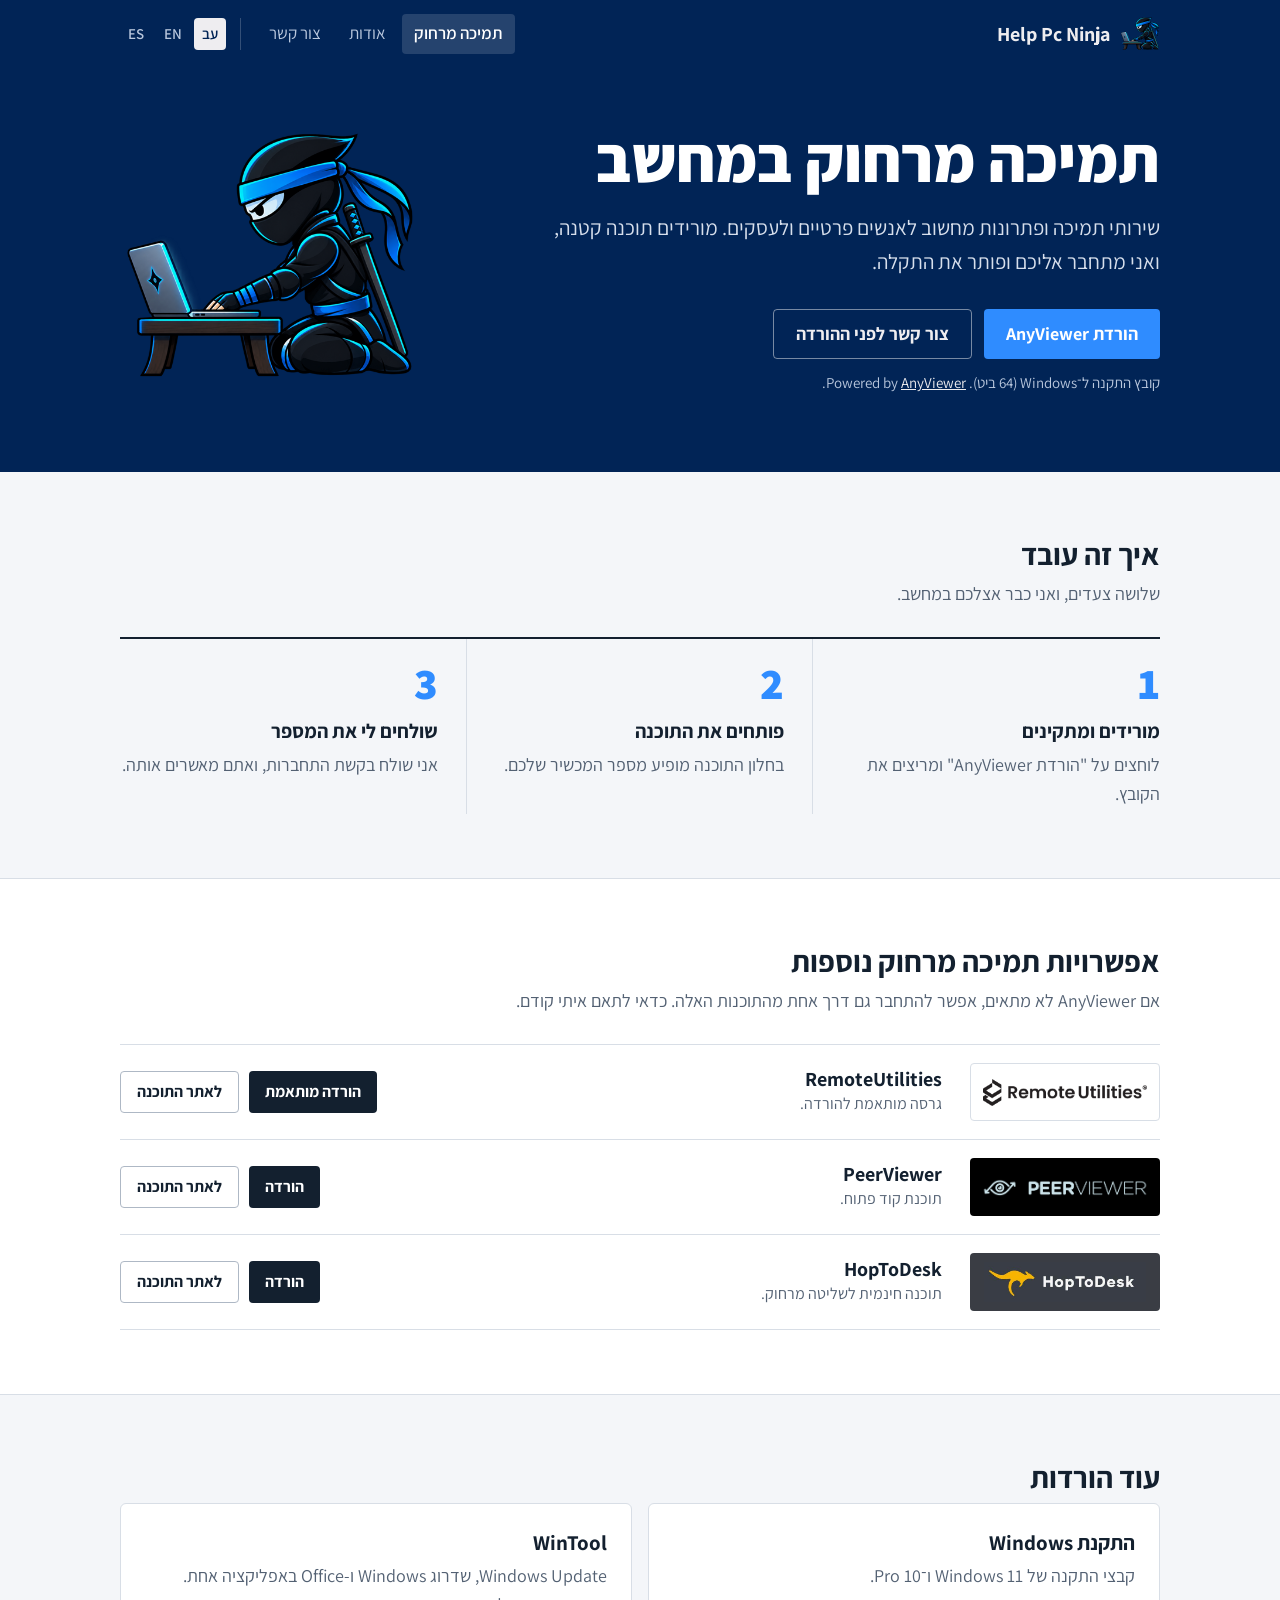
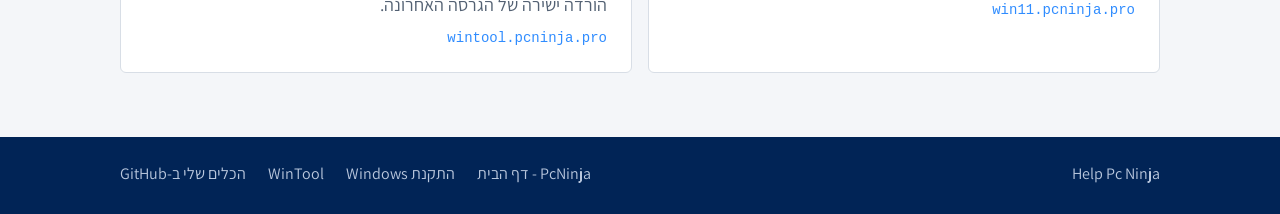
==== commit 31bb98cc: "Point Office links to WinTool (wintool.pcninja.pro) WinTool replaces Smart Office Installer, and win" ====
--- a/index.html
+++ b/index.html
@@ -107,7 +107,7 @@
         <h2 class="section-title">עוד הורדות</h2>
         <div class="more">
           <a href="https://win11.pcninja.pro/"><strong>התקנת Windows</strong><span>קבצי התקנה של Windows 11 ו־10 Pro.</span><span class="host"><bdi>win11.pcninja.pro</bdi></span></a>
-          <a href="https://office.pcninja.pro/"><strong>התקנת Office</strong><span>Smart Office Installer, הגרסה האחרונה.</span><span class="host"><bdi>office.pcninja.pro</bdi></span></a>
+          <a href="https://wintool.pcninja.pro/"><strong>WinTool</strong><span>Windows Update, שדרוג Windows ו-Office באפליקציה אחת. הורדה ישירה של הגרסה האחרונה.</span><span class="host"><bdi>wintool.pcninja.pro</bdi></span></a>
         </div>
       </div>
     </section>
@@ -119,7 +119,7 @@
       <ul>
         <li><a href="https://www.pcninja.pro/">PcNinja - דף הבית</a></li>
         <li><a href="https://win11.pcninja.pro/">התקנת Windows</a></li>
-        <li><a href="https://office.pcninja.pro/">התקנת Office</a></li>
+        <li><a href="https://wintool.pcninja.pro/">WinTool</a></li>
         <li><a href="https://github.com/JavierTorresFelendler">הכלים שלי ב-GitHub</a></li>
       </ul>
     </div>
